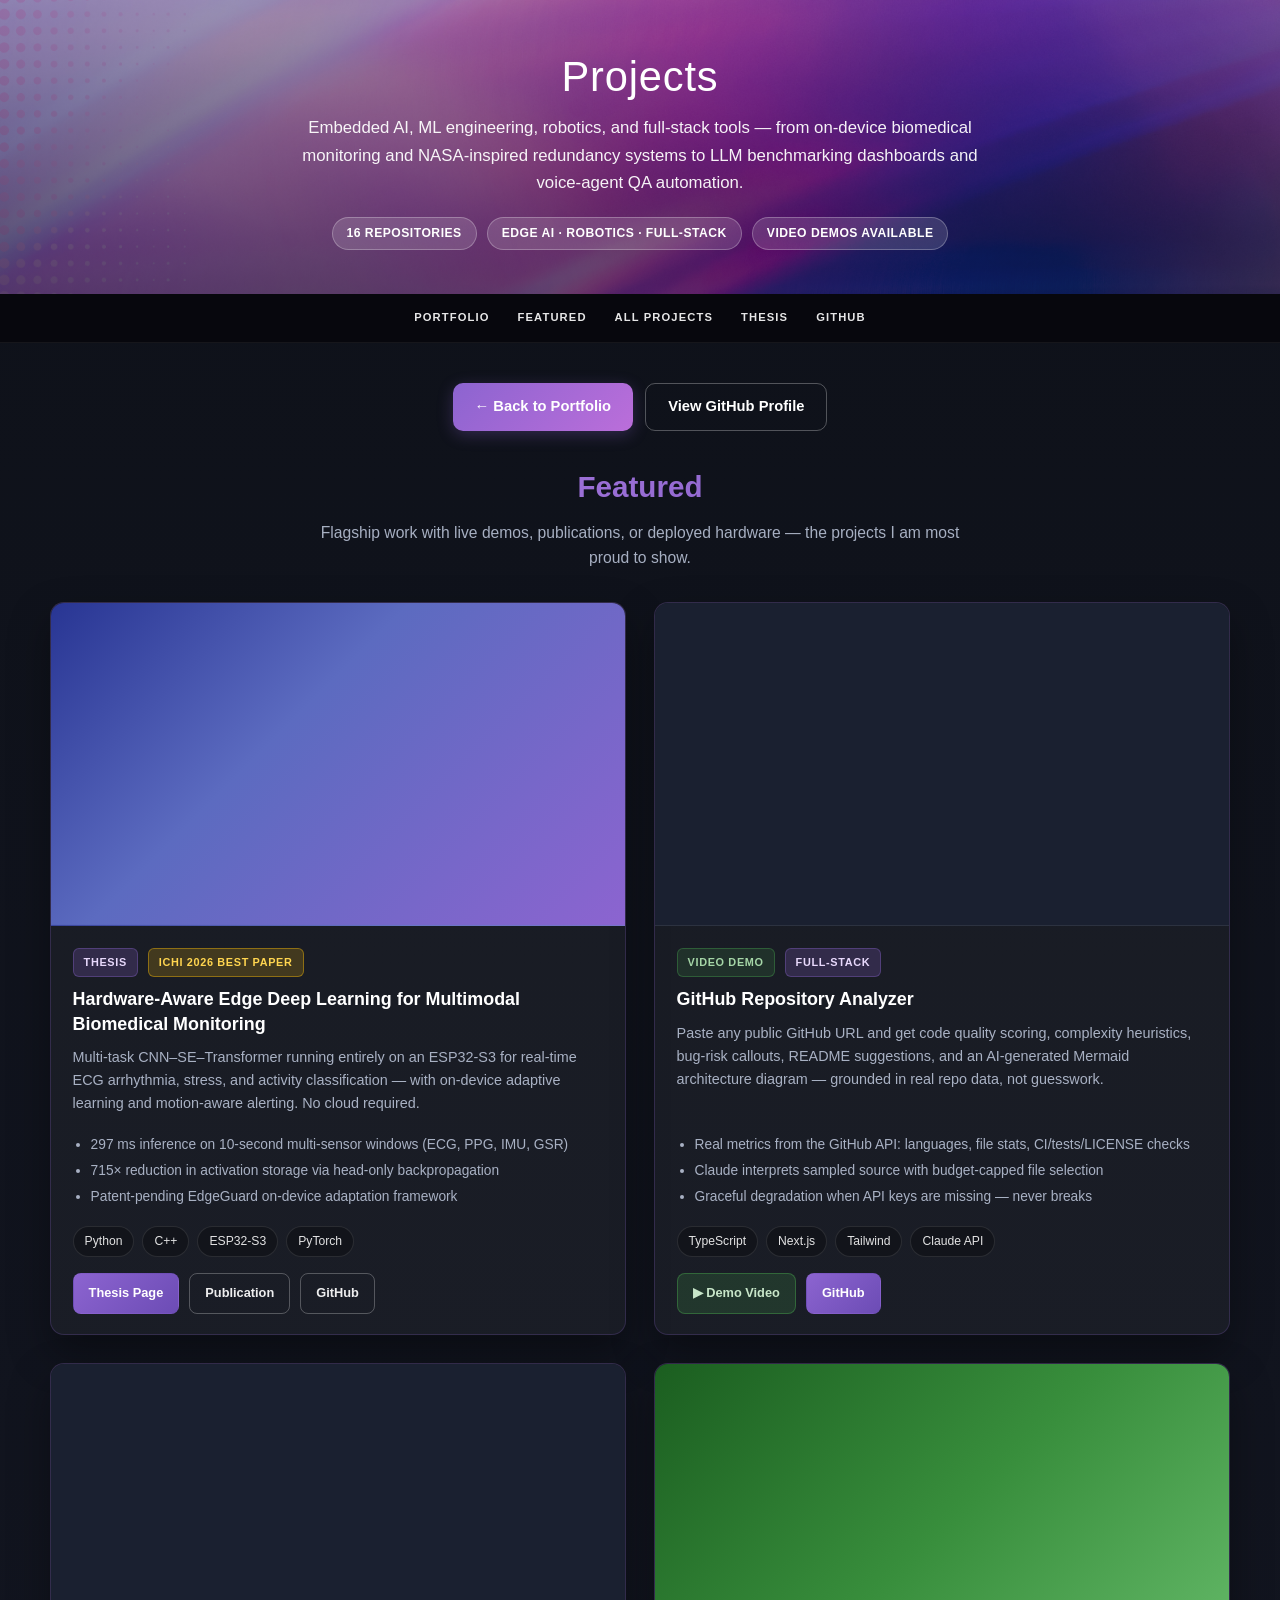
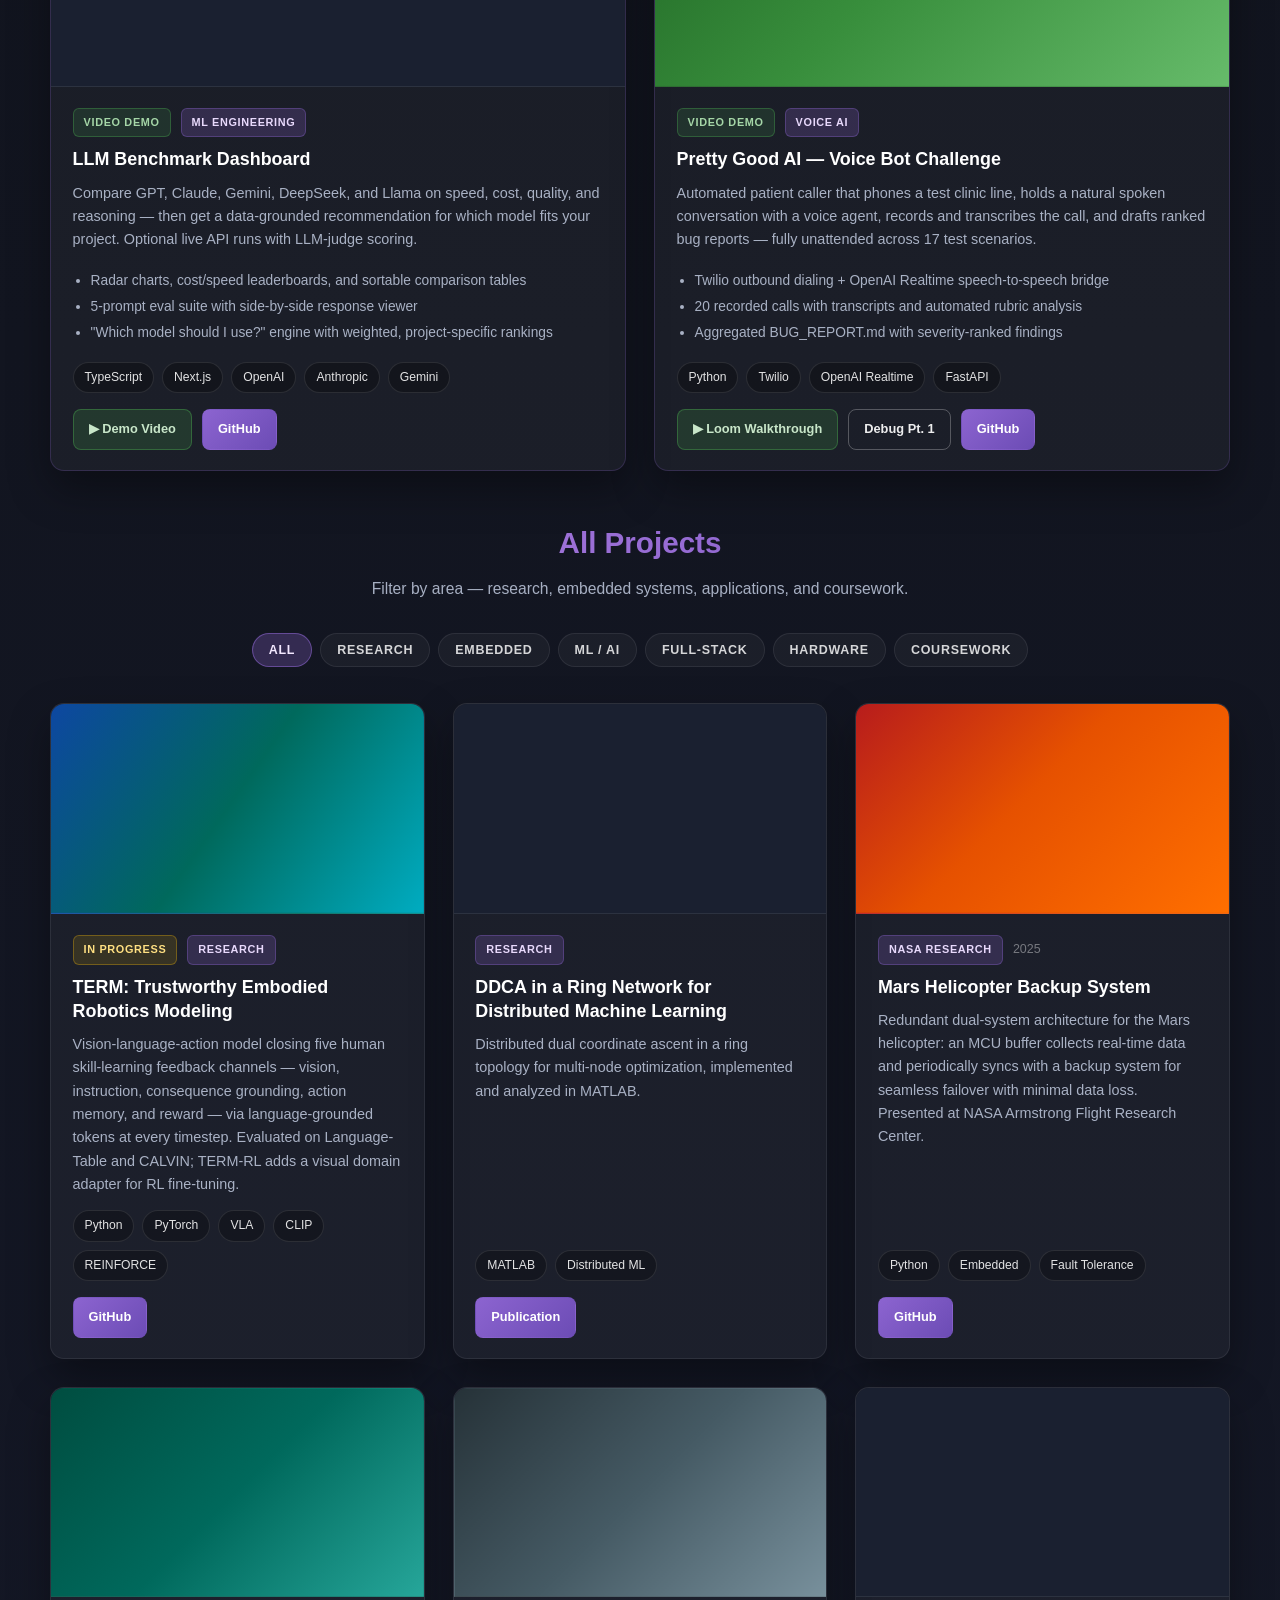
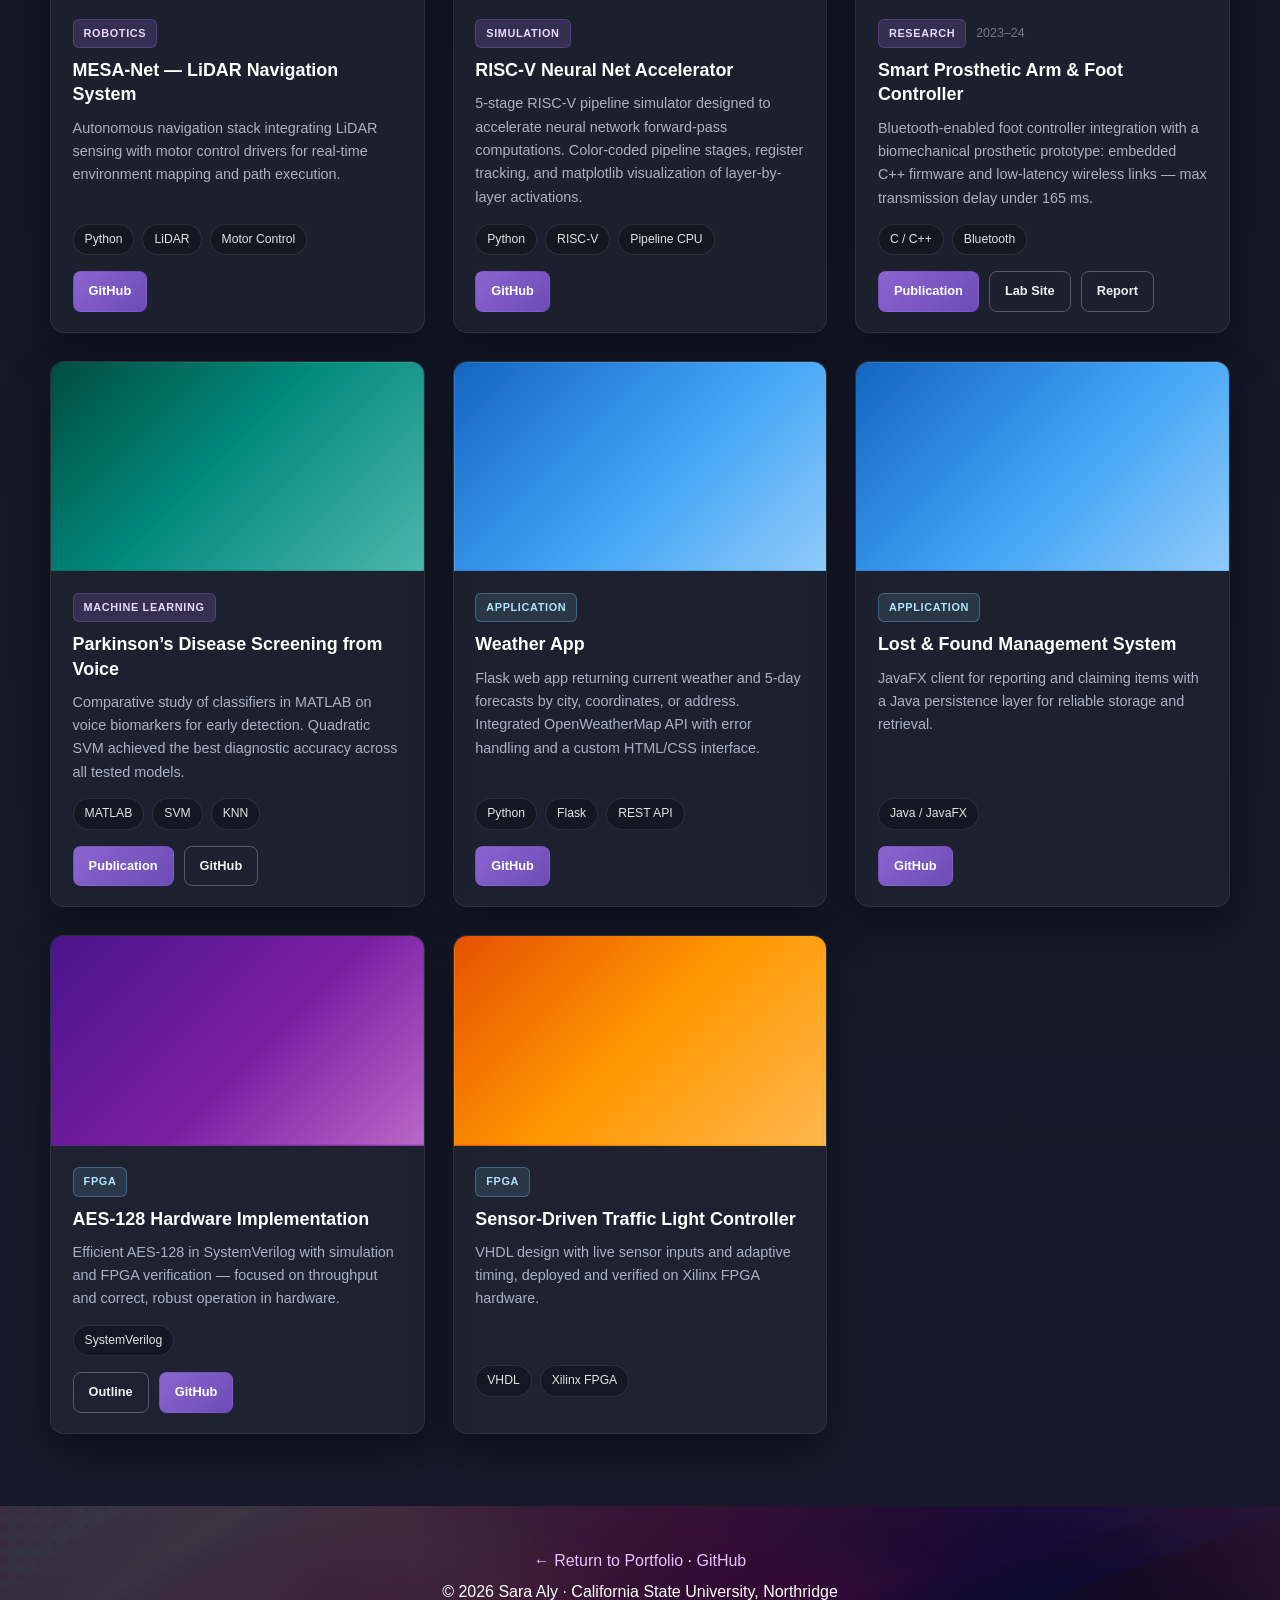
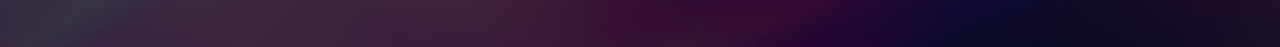
==== projects.html @ d24897d3 "Update: Projects Page" ====
<!DOCTYPE html>
<html lang="en">
  <head>
    <meta charset="UTF-8">
    <meta name="viewport" content="width=device-width, initial-scale=1.0">
    <meta name="description" content="Projects — embedded AI, ML engineering, robotics, and full-stack applications by Sara Aly">
    <meta name="author" content="Sara Aly">
    <title>Projects · Sara Aly</title>
    <style>
      :root {
        --font-sans: -apple-system, BlinkMacSystemFont, "Segoe UI", Roboto, "Helvetica Neue", Arial, sans-serif;
        --color-text: #e8ecf4;
        --color-text-muted: rgba(200, 210, 230, 0.82);
        --surface-card: rgba(255, 255, 255, 0.04);
        --surface-card-hover: rgba(255, 255, 255, 0.06);
        --border-subtle: rgba(255, 255, 255, 0.08);
        --accent: #8c64d0;
        --accent-light: #e8d9fc;
        --radius-md: 14px;
        --shadow-card: 0 18px 40px rgba(0, 0, 0, 0.35);
        --btn-grad: linear-gradient(135deg, #8c64d0, #bb6eda);
        --btn-grad-hover: linear-gradient(135deg, #9d74e0, #cb7eea);
        --btn-shadow: 0 4px 16px rgba(140, 100, 208, 0.28);
      }

      * { box-sizing: border-box; }

      html { scroll-behavior: smooth; }

      body {
        font-family: var(--font-sans);
        background: linear-gradient(180deg, #0e1119 0%, #121520 40%, #15192a 100%);
        color: var(--color-text);
        margin: 0;
        line-height: 1.6;
        -webkit-font-smoothing: antialiased;
      }

      header {
        position: relative;
        background: url('Documents/Pink and Purple Gradient Technology Business LinkedIn Banner.png') center/cover;
        color: #fff;
        padding: 52px 24px 44px;
        text-align: center;
      }

      header::after {
        content: "";
        position: absolute;
        inset: 0;
        background: linear-gradient(180deg, rgba(18, 15, 35, 0.3) 0%, rgba(18, 15, 35, 0.62) 100%);
        pointer-events: none;
      }

      header .header-inner {
        position: relative;
        z-index: 1;
        max-width: 920px;
        margin: 0 auto;
      }

      header h1 {
        margin: 0 0 12px;
        font-size: clamp(1.75rem, 4.5vw, 2.6rem);
        font-weight: 400;
        letter-spacing: 0.02em;
        line-height: 1.2;
      }

      header p {
        margin: 0 auto;
        max-width: 720px;
        font-size: 1.05rem;
        opacity: 0.94;
        line-height: 1.65;
      }

      .badge-row {
        display: flex;
        flex-wrap: wrap;
        justify-content: center;
        gap: 10px;
        margin-top: 20px;
      }

      .badge {
        display: inline-block;
        padding: 6px 14px;
        border-radius: 999px;
        font-size: 0.76rem;
        font-weight: 600;
        letter-spacing: 0.04em;
        text-transform: uppercase;
        background: rgba(255, 255, 255, 0.14);
        border: 1px solid rgba(255, 255, 255, 0.26);
      }

      nav {
        background: rgba(8, 8, 14, 0.97);
        border-bottom: 1px solid rgba(255, 255, 255, 0.06);
        position: sticky;
        top: 0;
        z-index: 1000;
        backdrop-filter: blur(12px);
      }

      nav ul {
        list-style: none;
        margin: 0;
        padding: 0;
        display: flex;
        flex-wrap: wrap;
        justify-content: center;
        gap: 2px;
      }

      nav a {
        display: inline-block;
        padding: 15px 13px;
        color: rgba(255, 255, 255, 0.9);
        text-decoration: none;
        font-size: 0.7rem;
        font-weight: 600;
        letter-spacing: 0.1em;
        text-transform: uppercase;
        transition: color 0.2s ease;
      }

      nav a:hover,
      nav a.is-active { color: #ebc0fc; }

      main {
        padding: 40px 20px 72px;
      }

      .page-wrap {
        max-width: 1180px;
        margin: 0 auto;
      }

      .top-actions {
        display: flex;
        flex-wrap: wrap;
        gap: 12px;
        justify-content: center;
        margin-bottom: 32px;
      }

      .custom-btn {
        background: var(--btn-grad);
        color: #fff;
        padding: 11px 22px;
        border-radius: 10px;
        text-decoration: none;
        font-weight: 600;
        font-size: 0.92rem;
        box-shadow: var(--btn-shadow);
        transition: transform 0.2s ease, filter 0.2s ease;
        display: inline-flex;
        align-items: center;
        gap: 6px;
      }

      .custom-btn:hover {
        transform: translateY(-2px);
        filter: brightness(1.06);
      }

      .custom-btn--ghost {
        background: transparent;
        border: 1px solid rgba(255, 255, 255, 0.28);
        box-shadow: none;
      }

      .custom-btn--ghost:hover {
        background: rgba(255, 255, 255, 0.06);
      }

      .gradient-text {
        font-weight: 700;
        background: linear-gradient(100deg, #c9a3e8 0%, #9b6fd6 45%, #7b56c4 100%);
        -webkit-background-clip: text;
        -webkit-text-fill-color: transparent;
        background-clip: text;
        color: transparent;
      }

      .section-heading {
        text-align: center;
        margin: 0 0 10px;
        font-size: clamp(1.4rem, 3vw, 1.85rem);
      }

      .section-sub {
        text-align: center;
        color: var(--color-text-muted);
        max-width: 680px;
        margin: 0 auto 32px;
        font-size: 0.98rem;
      }

      .filter-bar {
        display: flex;
        flex-wrap: wrap;
        justify-content: center;
        gap: 8px;
        margin-bottom: 36px;
      }

      .filter-btn {
        font-family: inherit;
        font-size: 0.78rem;
        font-weight: 600;
        letter-spacing: 0.06em;
        text-transform: uppercase;
        padding: 9px 16px;
        border-radius: 999px;
        border: 1px solid var(--border-subtle);
        background: rgba(255, 255, 255, 0.04);
        color: rgba(255, 255, 255, 0.82);
        cursor: pointer;
        transition: background 0.2s ease, border-color 0.2s ease, color 0.2s ease;
      }

      .filter-btn:hover {
        border-color: rgba(140, 100, 208, 0.45);
        color: #fff;
      }

      .filter-btn.is-active {
        background: rgba(140, 100, 208, 0.28);
        border-color: rgba(140, 100, 208, 0.55);
        color: #f3e8ff;
      }

      .featured-grid {
        display: grid;
        grid-template-columns: repeat(auto-fit, minmax(min(100%, 520px), 1fr));
        gap: 1.75rem;
        margin-bottom: 48px;
      }

      .projects-grid {
        display: grid;
        grid-template-columns: repeat(auto-fit, minmax(min(100%, 340px), 1fr));
        gap: 1.75rem;
      }

      .project-card {
        display: flex;
        flex-direction: column;
        background: var(--surface-card);
        border: 1px solid var(--border-subtle);
        border-radius: var(--radius-md);
        overflow: hidden;
        box-shadow: var(--shadow-card);
        transition: border-color 0.25s ease, transform 0.2s ease, background 0.2s ease;
      }

      .project-card:hover {
        border-color: rgba(140, 100, 208, 0.45);
        background: var(--surface-card-hover);
        transform: translateY(-2px);
      }

      .project-card--featured {
        border-color: rgba(140, 100, 208, 0.22);
      }

      .project-card.is-hidden { display: none; }

      .project-card__media {
        position: relative;
        aspect-ratio: 16 / 9;
        background: #1a2030;
        border-bottom: 1px solid var(--border-subtle);
        overflow: hidden;
      }

      .project-card__media img {
        width: 100%;
        height: 100%;
        object-fit: cover;
        display: block;
      }

      .project-card__media--gradient {
        background-size: cover;
        background-position: center;
      }

      .project-card__play {
        position: absolute;
        inset: 0;
        display: flex;
        align-items: center;
        justify-content: center;
        background: rgba(0, 0, 0, 0.35);
        color: #fff;
        text-decoration: none;
        font-size: 0.85rem;
        font-weight: 600;
        letter-spacing: 0.04em;
        text-transform: uppercase;
        opacity: 0;
        transition: opacity 0.2s ease, background 0.2s ease;
      }

      .project-card__media:hover .project-card__play {
        opacity: 1;
        background: rgba(0, 0, 0, 0.55);
      }

      .project-card__play span {
        display: inline-flex;
        align-items: center;
        gap: 8px;
        padding: 10px 18px;
        border-radius: 999px;
        background: rgba(140, 100, 208, 0.85);
        border: 1px solid rgba(255, 255, 255, 0.2);
      }

      .project-card__body {
        padding: 1.35rem 1.35rem 1.25rem;
        display: flex;
        flex-direction: column;
        flex: 1;
      }

      .project-card__meta {
        display: flex;
        flex-wrap: wrap;
        align-items: center;
        gap: 8px 10px;
        margin-bottom: 10px;
      }

      .project-card__badge {
        display: inline-block;
        font-size: 0.68rem;
        font-weight: 700;
        letter-spacing: 0.06em;
        text-transform: uppercase;
        padding: 5px 10px;
        border-radius: 6px;
        background: rgba(140, 100, 208, 0.22);
        color: var(--accent-light);
        border: 1px solid rgba(140, 100, 208, 0.35);
      }

      .project-card__badge--award {
        background: rgba(255, 193, 7, 0.18);
        color: #ffd54f;
        border-color: rgba(255, 193, 7, 0.4);
      }

      .project-card__badge--demo {
        background: rgba(76, 175, 80, 0.15);
        color: #a5d6a7;
        border-color: rgba(76, 175, 80, 0.35);
      }

      .project-card__badge--progress {
        background: rgba(255, 193, 7, 0.12);
        color: #ffe082;
        border-color: rgba(255, 193, 7, 0.3);
      }

      .project-card__badge--course {
        background: rgba(129, 212, 250, 0.12);
        color: #b3e5fc;
        border-color: rgba(129, 212, 250, 0.3);
      }

      .project-card__period {
        font-size: 0.78rem;
        color: rgba(255, 255, 255, 0.4);
      }

      .project-card__title {
        font-size: 1.12rem;
        font-weight: 600;
        line-height: 1.35;
        margin: 0 0 10px;
        color: #fff;
      }

      .project-card__summary {
        margin: 0 0 14px;
        font-size: 0.9rem;
        line-height: 1.62;
        color: var(--color-text-muted);
        flex: 1;
      }

      .project-card__highlights {
        margin: 0 0 14px;
        padding-left: 18px;
        font-size: 0.86rem;
        color: var(--color-text-muted);
      }

      .project-card__highlights li { margin: 4px 0; }

      .project-card__tags {
        display: flex;
        flex-wrap: wrap;
        gap: 8px;
        list-style: none;
        padding: 0;
        margin: 0 0 16px;
      }

      .project-card__tags a,
      .project-card__tags span {
        display: inline-block;
        font-size: 0.76rem;
        padding: 5px 11px;
        border-radius: 999px;
        background: rgba(0, 0, 0, 0.28);
        color: rgba(255, 255, 255, 0.88);
        border: 1px solid rgba(255, 255, 255, 0.1);
        text-decoration: none;
        transition: background 0.2s ease, border-color 0.2s ease;
      }

      .project-card__tags a:hover {
        background: rgba(140, 100, 208, 0.28);
        border-color: rgba(140, 100, 208, 0.5);
      }

      .project-card__actions {
        display: flex;
        flex-wrap: wrap;
        gap: 10px;
        margin-top: auto;
      }

      .project-btn {
        display: inline-flex;
        align-items: center;
        justify-content: center;
        font-size: 0.8rem;
        font-weight: 600;
        padding: 9px 15px;
        border-radius: 8px;
        text-decoration: none;
        transition: filter 0.2s ease, background 0.2s ease, border-color 0.2s ease;
        border: 1px solid transparent;
        font-family: inherit;
      }

      .project-btn--primary {
        background: linear-gradient(135deg, #8c64d0, #6c4cb5);
        color: #fff !important;
      }

      .project-btn--primary:hover { filter: brightness(1.08); }

      .project-btn--ghost {
        background: transparent;
        color: rgba(255, 255, 255, 0.92) !important;
        border-color: rgba(255, 255, 255, 0.26);
      }

      .project-btn--ghost:hover {
        background: rgba(255, 255, 255, 0.07);
        border-color: rgba(255, 255, 255, 0.42);
      }

      .project-btn--demo {
        background: rgba(76, 175, 80, 0.18);
        color: #c8e6c9 !important;
        border-color: rgba(76, 175, 80, 0.4);
      }

      .project-btn--demo:hover {
        background: rgba(76, 175, 80, 0.28);
      }

      .viz-thesis { background-image: linear-gradient(135deg, #283593 0%, #5c6bc0 40%, #8c64d0 100%); }
      .viz-analyzer { background-image: url('https://raw.githubusercontent.com/sara-kaz/github-repo-analyzer/main/public/screenshot.png'); }
      .viz-llm { background-image: url('https://raw.githubusercontent.com/sara-kaz/llm-benchmark-dashboard/main/public/screenshot.png'); }
      .viz-voice { background-image: linear-gradient(135deg, #1b5e20 0%, #388e3c 50%, #66bb6a 100%); }
      .viz-rlvla { background-image: linear-gradient(125deg, #0d47a1 0%, #00695c 48%, #00acc1 100%); }
      .viz-ddca { background-image: url('https://drive.google.com/thumbnail?id=1xYeh7yMGNv6ISAsKeGX4j5_oU_VFy669&sz=w2000'); }
      .viz-prosthetic { background-image: url('https://www.csun.edu/~pbishay/img/Smart_Prosthetics_Team_2023_24.jpg'); }
      .viz-mars { background-image: linear-gradient(135deg, #b71c1c 0%, #e65100 45%, #ff6f00 100%); }
      .viz-mesa { background-image: linear-gradient(135deg, #004d40 0%, #00695c 50%, #26a69a 100%); }
      .viz-riscv { background-image: linear-gradient(135deg, #263238 0%, #455a64 50%, #78909c 100%); }
      .viz-ml { background-image: linear-gradient(135deg, #004d40 0%, #00897b 45%, #4db6ac 100%); }
      .viz-sys { background-image: linear-gradient(135deg, #4a148c 0%, #7b1fa2 55%, #ba68c8 100%); }
      .viz-app { background-image: linear-gradient(135deg, #1565c0 0%, #42a5f5 55%, #90caf9 100%); }
      .viz-traffic { background-image: linear-gradient(135deg, #e65100 0%, #ff9800 50%, #ffb74d 100%); }

      footer {
        background: url('Documents/Pink and Purple Gradient Technology Business LinkedIn Banner.png') center/cover;
        color: #fff;
        text-align: center;
        padding: 36px 20px;
        position: relative;
      }

      footer::before {
        content: "";
        position: absolute;
        inset: 0;
        background: rgba(0, 0, 0, 0.72);
      }

      footer p {
        position: relative;
        z-index: 1;
        margin: 6px 0;
      }

      footer a {
        color: #ebc0fc;
        text-decoration: none;
      }

      footer a:hover { text-decoration: underline; }

      @media (max-width: 768px) {
        .featured-grid,
        .projects-grid { grid-template-columns: 1fr; }
        .filter-btn { font-size: 0.72rem; padding: 8px 12px; }
      }
    </style>
  </head>
  <body>
    <header>
      <div class="header-inner">
        <h1>Projects</h1>
        <p>
          Embedded AI, ML engineering, robotics, and full-stack tools — from on-device biomedical monitoring
          and NASA-inspired redundancy systems to LLM benchmarking dashboards and voice-agent QA automation.
        </p>
        <div class="badge-row">
          <span class="badge">16 Repositories</span>
          <span class="badge">Edge AI · Robotics · Full-Stack</span>
          <span class="badge">Video Demos Available</span>
        </div>
      </div>
    </header>

    <nav aria-label="Projects page">
      <ul>
        <li><a href="index.html">Portfolio</a></li>
        <li><a href="#featured">Featured</a></li>
        <li><a href="#all-projects">All Projects</a></li>
        <li><a href="thesis.html">Thesis</a></li>
        <li><a href="https://github.com/sara-kaz" target="_blank" rel="noopener">GitHub</a></li>
      </ul>
    </nav>

    <main>
      <div class="page-wrap">
        <div class="top-actions">
          <a class="custom-btn" href="index.html">← Back to Portfolio</a>
          <a class="custom-btn custom-btn--ghost" href="https://github.com/sara-kaz" target="_blank" rel="noopener">View GitHub Profile</a>
        </div>

        <section id="featured">
          <h2 class="section-heading gradient-text">Featured</h2>
          <p class="section-sub">Flagship work with live demos, publications, or deployed hardware — the projects I am most proud to show.</p>

          <div class="featured-grid">
            <article class="project-card project-card--featured" data-category="research embedded">
              <div class="project-card__media project-card__media--gradient viz-thesis">
                <a class="project-card__play" href="thesis.html" aria-label="Open thesis page">
                  <span>▶ Explore Thesis</span>
                </a>
              </div>
              <div class="project-card__body">
                <div class="project-card__meta">
                  <span class="project-card__badge">Thesis</span>
                  <span class="project-card__badge project-card__badge--award">ICHI 2026 Best Paper</span>
                </div>
                <h3 class="project-card__title">Hardware-Aware Edge Deep Learning for Multimodal Biomedical Monitoring</h3>
                <p class="project-card__summary">
                  Multi-task CNN–SE–Transformer running entirely on an ESP32-S3 for real-time ECG arrhythmia, stress,
                  and activity classification — with on-device adaptive learning and motion-aware alerting. No cloud required.
                </p>
                <ul class="project-card__highlights">
                  <li>297 ms inference on 10-second multi-sensor windows (ECG, PPG, IMU, GSR)</li>
                  <li>715× reduction in activation storage via head-only backpropagation</li>
                  <li>Patent-pending EdgeGuard on-device adaptation framework</li>
                </ul>
                <ul class="project-card__tags">
                  <li><a href="https://github.com/sara-kaz/edge-biomedical-monitoring" target="_blank" rel="noopener">Python</a></li>
                  <li><a href="https://github.com/sara-kaz/edge-biomedical-monitoring" target="_blank" rel="noopener">C++</a></li>
                  <li><span>ESP32-S3</span></li>
                  <li><span>PyTorch</span></li>
                </ul>
                <div class="project-card__actions">
                  <a class="project-btn project-btn--primary" href="thesis.html">Thesis Page</a>
                  <a class="project-btn project-btn--ghost" href="index.html#pub-ichi">Publication</a>
                  <a class="project-btn project-btn--ghost" href="https://github.com/sara-kaz/edge-biomedical-monitoring" target="_blank" rel="noopener">GitHub</a>
                </div>
              </div>
            </article>

            <article class="project-card project-card--featured" data-category="fullstack">
              <div class="project-card__media project-card__media--gradient viz-analyzer">
                <a class="project-card__play" href="https://screen.studio/share/W4oFUgSn" target="_blank" rel="noopener" aria-label="Watch demo video">
                  <span>▶ Watch Demo</span>
                </a>
              </div>
              <div class="project-card__body">
                <div class="project-card__meta">
                  <span class="project-card__badge project-card__badge--demo">Video Demo</span>
                  <span class="project-card__badge">Full-Stack</span>
                </div>
                <h3 class="project-card__title">GitHub Repository Analyzer</h3>
                <p class="project-card__summary">
                  Paste any public GitHub URL and get code quality scoring, complexity heuristics, bug-risk callouts,
                  README suggestions, and an AI-generated Mermaid architecture diagram — grounded in real repo data, not guesswork.
                </p>
                <ul class="project-card__highlights">
                  <li>Real metrics from the GitHub API: languages, file stats, CI/tests/LICENSE checks</li>
                  <li>Claude interprets sampled source with budget-capped file selection</li>
                  <li>Graceful degradation when API keys are missing — never breaks</li>
                </ul>
                <ul class="project-card__tags">
                  <li><a href="https://github.com/sara-kaz/github-repo-analyzer" target="_blank" rel="noopener">TypeScript</a></li>
                  <li><span>Next.js</span></li>
                  <li><span>Tailwind</span></li>
                  <li><span>Claude API</span></li>
                </ul>
                <div class="project-card__actions">
                  <a class="project-btn project-btn--demo" href="https://screen.studio/share/W4oFUgSn" target="_blank" rel="noopener">▶ Demo Video</a>
                  <a class="project-btn project-btn--primary" href="https://github.com/sara-kaz/github-repo-analyzer" target="_blank" rel="noopener">GitHub</a>
                </div>
              </div>
            </article>

            <article class="project-card project-card--featured" data-category="fullstack ml">
              <div class="project-card__media project-card__media--gradient viz-llm">
                <a class="project-card__play" href="https://drive.google.com/file/d/1a-Dmxk95OOqPRPn8RlSARE7rESJof3jE/view?usp=sharing" target="_blank" rel="noopener" aria-label="Watch demo video">
                  <span>▶ Watch Demo</span>
                </a>
              </div>
              <div class="project-card__body">
                <div class="project-card__meta">
                  <span class="project-card__badge project-card__badge--demo">Video Demo</span>
                  <span class="project-card__badge">ML Engineering</span>
                </div>
                <h3 class="project-card__title">LLM Benchmark Dashboard</h3>
                <p class="project-card__summary">
                  Compare GPT, Claude, Gemini, DeepSeek, and Llama on speed, cost, quality, and reasoning — then get a
                  data-grounded recommendation for which model fits your project. Optional live API runs with LLM-judge scoring.
                </p>
                <ul class="project-card__highlights">
                  <li>Radar charts, cost/speed leaderboards, and sortable comparison tables</li>
                  <li>5-prompt eval suite with side-by-side response viewer</li>
                  <li>"Which model should I use?" engine with weighted, project-specific rankings</li>
                </ul>
                <ul class="project-card__tags">
                  <li><a href="https://github.com/sara-kaz/llm-benchmark-dashboard" target="_blank" rel="noopener">TypeScript</a></li>
                  <li><span>Next.js</span></li>
                  <li><span>OpenAI</span></li>
                  <li><span>Anthropic</span></li>
                  <li><span>Gemini</span></li>
                </ul>
                <div class="project-card__actions">
                  <a class="project-btn project-btn--demo" href="https://drive.google.com/file/d/1a-Dmxk95OOqPRPn8RlSARE7rESJof3jE/view?usp=sharing" target="_blank" rel="noopener">▶ Demo Video</a>
                  <a class="project-btn project-btn--primary" href="https://github.com/sara-kaz/llm-benchmark-dashboard" target="_blank" rel="noopener">GitHub</a>
                </div>
              </div>
            </article>

            <article class="project-card project-card--featured" data-category="fullstack ml">
              <div class="project-card__media project-card__media--gradient viz-voice">
                <a class="project-card__play" href="https://www.loom.com/share/5750342a89ab4cafb318a54be992937b" target="_blank" rel="noopener" aria-label="Watch Loom walkthrough">
                  <span>▶ Watch Demo</span>
                </a>
              </div>
              <div class="project-card__body">
                <div class="project-card__meta">
                  <span class="project-card__badge project-card__badge--demo">Video Demo</span>
                  <span class="project-card__badge">Voice AI</span>
                </div>
                <h3 class="project-card__title">Pretty Good AI — Voice Bot Challenge</h3>
                <p class="project-card__summary">
                  Automated patient caller that phones a test clinic line, holds a natural spoken conversation with a voice agent,
                  records and transcribes the call, and drafts ranked bug reports — fully unattended across 17 test scenarios.
                </p>
                <ul class="project-card__highlights">
                  <li>Twilio outbound dialing + OpenAI Realtime speech-to-speech bridge</li>
                  <li>20 recorded calls with transcripts and automated rubric analysis</li>
                  <li>Aggregated BUG_REPORT.md with severity-ranked findings</li>
                </ul>
                <ul class="project-card__tags">
                  <li><a href="https://github.com/sara-kaz/pgai-voice-challenge" target="_blank" rel="noopener">Python</a></li>
                  <li><span>Twilio</span></li>
                  <li><span>OpenAI Realtime</span></li>
                  <li><span>FastAPI</span></li>
                </ul>
                <div class="project-card__actions">
                  <a class="project-btn project-btn--demo" href="https://www.loom.com/share/5750342a89ab4cafb318a54be992937b" target="_blank" rel="noopener">▶ Loom Walkthrough</a>
                  <a class="project-btn project-btn--ghost" href="https://www.loom.com/share/a7c262546f1d4c67b4f1a82f4bcfafb6" target="_blank" rel="noopener">Debug Pt. 1</a>
                  <a class="project-btn project-btn--primary" href="https://github.com/sara-kaz/pgai-voice-challenge" target="_blank" rel="noopener">GitHub</a>
                </div>
              </div>
            </article>
          </div>
        </section>

        <section id="all-projects">
          <h2 class="section-heading gradient-text">All Projects</h2>
          <p class="section-sub">Filter by area — research, embedded systems, applications, and coursework.</p>

          <div class="filter-bar" role="group" aria-label="Filter projects">
            <button class="filter-btn is-active" type="button" data-filter="all">All</button>
            <button class="filter-btn" type="button" data-filter="research">Research</button>
            <button class="filter-btn" type="button" data-filter="embedded">Embedded</button>
            <button class="filter-btn" type="button" data-filter="ml">ML / AI</button>
            <button class="filter-btn" type="button" data-filter="fullstack">Full-Stack</button>
            <button class="filter-btn" type="button" data-filter="hardware">Hardware</button>
            <button class="filter-btn" type="button" data-filter="course">Coursework</button>
          </div>

          <div class="projects-grid" id="projects-grid">
            <article class="project-card" data-category="research ml">
              <div class="project-card__media project-card__media--gradient viz-rlvla"></div>
              <div class="project-card__body">
                <div class="project-card__meta">
                  <span class="project-card__badge project-card__badge--progress">In Progress</span>
                  <span class="project-card__badge">Research</span>
                </div>
                <h3 class="project-card__title">TERM: Trustworthy Embodied Robotics Modeling</h3>
                <p class="project-card__summary">
                  Vision-language-action model closing five human skill-learning feedback channels — vision, instruction,
                  consequence grounding, action memory, and reward — via language-grounded tokens at every timestep.
                  Evaluated on Language-Table and CALVIN; TERM-RL adds a visual domain adapter for RL fine-tuning.
                </p>
                <ul class="project-card__tags">
                  <li><a href="https://github.com/sara-kaz/RLConditionedVLA" target="_blank" rel="noopener">Python</a></li>
                  <li><span>PyTorch</span></li>
                  <li><span>VLA</span></li>
                  <li><span>CLIP</span></li>
                  <li><span>REINFORCE</span></li>
                </ul>
                <div class="project-card__actions">
                  <a class="project-btn project-btn--primary" href="https://github.com/sara-kaz/RLConditionedVLA" target="_blank" rel="noopener">GitHub</a>
                </div>
              </div>
            </article>

            <article class="project-card" data-category="research ml">
              <div class="project-card__media project-card__media--gradient viz-ddca"></div>
              <div class="project-card__body">
                <div class="project-card__meta">
                  <span class="project-card__badge">Research</span>
                </div>
                <h3 class="project-card__title">DDCA in a Ring Network for Distributed Machine Learning</h3>
                <p class="project-card__summary">
                  Distributed dual coordinate ascent in a ring topology for multi-node optimization,
                  implemented and analyzed in MATLAB.
                </p>
                <ul class="project-card__tags">
                  <li><span>MATLAB</span></li>
                  <li><span>Distributed ML</span></li>
                </ul>
                <div class="project-card__actions">
                  <a class="project-btn project-btn--primary" href="index.html#pub-asilomar">Publication</a>
                </div>
              </div>
            </article>

            <article class="project-card" data-category="research embedded">
              <div class="project-card__media project-card__media--gradient viz-mars"></div>
              <div class="project-card__body">
                <div class="project-card__meta">
                  <span class="project-card__badge">NASA Research</span>
                  <span class="project-card__period">2025</span>
                </div>
                <h3 class="project-card__title">Mars Helicopter Backup System</h3>
                <p class="project-card__summary">
                  Redundant dual-system architecture for the Mars helicopter: an MCU buffer collects real-time data and
                  periodically syncs with a backup system for seamless failover with minimal data loss. Presented at
                  NASA Armstrong Flight Research Center.
                </p>
                <ul class="project-card__tags">
                  <li><a href="https://github.com/sara-kaz/mars-heli-backup" target="_blank" rel="noopener">Python</a></li>
                  <li><span>Embedded</span></li>
                  <li><span>Fault Tolerance</span></li>
                </ul>
                <div class="project-card__actions">
                  <a class="project-btn project-btn--primary" href="https://github.com/sara-kaz/mars-heli-backup" target="_blank" rel="noopener">GitHub</a>
                </div>
              </div>
            </article>

            <article class="project-card" data-category="research embedded ml">
              <div class="project-card__media project-card__media--gradient viz-mesa"></div>
              <div class="project-card__body">
                <div class="project-card__meta">
                  <span class="project-card__badge">Robotics</span>
                </div>
                <h3 class="project-card__title">MESA-Net — LiDAR Navigation System</h3>
                <p class="project-card__summary">
                  Autonomous navigation stack integrating LiDAR sensing with motor control drivers for real-time
                  environment mapping and path execution.
                </p>
                <ul class="project-card__tags">
                  <li><a href="https://github.com/sara-kaz/MESA-Net" target="_blank" rel="noopener">Python</a></li>
                  <li><span>LiDAR</span></li>
                  <li><span>Motor Control</span></li>
                </ul>
                <div class="project-card__actions">
                  <a class="project-btn project-btn--primary" href="https://github.com/sara-kaz/MESA-Net" target="_blank" rel="noopener">GitHub</a>
                </div>
              </div>
            </article>

            <article class="project-card" data-category="research embedded hardware">
              <div class="project-card__media project-card__media--gradient viz-riscv"></div>
              <div class="project-card__body">
                <div class="project-card__meta">
                  <span class="project-card__badge">Simulation</span>
                </div>
                <h3 class="project-card__title">RISC-V Neural Net Accelerator</h3>
                <p class="project-card__summary">
                  5-stage RISC-V pipeline simulator designed to accelerate neural network forward-pass computations.
                  Color-coded pipeline stages, register tracking, and matplotlib visualization of layer-by-layer activations.
                </p>
                <ul class="project-card__tags">
                  <li><a href="https://github.com/sara-kaz/RISC-V-Neural-Net-Accelerator" target="_blank" rel="noopener">Python</a></li>
                  <li><span>RISC-V</span></li>
                  <li><span>Pipeline CPU</span></li>
                </ul>
                <div class="project-card__actions">
                  <a class="project-btn project-btn--primary" href="https://github.com/sara-kaz/RISC-V-Neural-Net-Accelerator" target="_blank" rel="noopener">GitHub</a>
                </div>
              </div>
            </article>

            <article class="project-card" data-category="research embedded">
              <div class="project-card__media project-card__media--gradient viz-prosthetic"></div>
              <div class="project-card__body">
                <div class="project-card__meta">
                  <span class="project-card__badge">Research</span>
                  <span class="project-card__period">2023–24</span>
                </div>
                <h3 class="project-card__title">Smart Prosthetic Arm &amp; Foot Controller</h3>
                <p class="project-card__summary">
                  Bluetooth-enabled foot controller integration with a biomechanical prosthetic prototype:
                  embedded C++ firmware and low-latency wireless links — max transmission delay under 165 ms.
                </p>
                <ul class="project-card__tags">
                  <li><a href="https://github.com/sara-kaz/Smart-Prosthesis-7th-Cohort" target="_blank" rel="noopener">C / C++</a></li>
                  <li><span>Bluetooth</span></li>
                </ul>
                <div class="project-card__actions">
                  <a class="project-btn project-btn--primary" href="index.html#pub-prosthetic">Publication</a>
                  <a class="project-btn project-btn--ghost" href="https://www.csun.edu/~pbishay/projects.php" target="_blank" rel="noopener">Lab Site</a>
                  <a class="project-btn project-btn--ghost" href="https://drive.google.com/file/d/1Ra1j9wJJoI2VARu8SF9L42KTdrLBAW1o/preview" target="_blank" rel="noopener">Report</a>
                </div>
              </div>
            </article>

            <article class="project-card" data-category="research ml">
              <div class="project-card__media project-card__media--gradient viz-ml"></div>
              <div class="project-card__body">
                <div class="project-card__meta">
                  <span class="project-card__badge">Machine Learning</span>
                </div>
                <h3 class="project-card__title">Parkinson&rsquo;s Disease Screening from Voice</h3>
                <p class="project-card__summary">
                  Comparative study of classifiers in MATLAB on voice biomarkers for early detection.
                  Quadratic SVM achieved the best diagnostic accuracy across all tested models.
                </p>
                <ul class="project-card__tags">
                  <li><a href="https://github.com/sara-kaz/Machine-Learning" target="_blank" rel="noopener">MATLAB</a></li>
                  <li><span>SVM</span></li>
                  <li><span>KNN</span></li>
                </ul>
                <div class="project-card__actions">
                  <a class="project-btn project-btn--primary" href="index.html#pub-parkinson">Publication</a>
                  <a class="project-btn project-btn--ghost" href="https://github.com/sara-kaz/Machine-Learning" target="_blank" rel="noopener">GitHub</a>
                </div>
              </div>
            </article>

            <article class="project-card" data-category="fullstack course">
              <div class="project-card__media project-card__media--gradient viz-app"></div>
              <div class="project-card__body">
                <div class="project-card__meta">
                  <span class="project-card__badge project-card__badge--course">Application</span>
                </div>
                <h3 class="project-card__title">Weather App</h3>
                <p class="project-card__summary">
                  Flask web app returning current weather and 5-day forecasts by city, coordinates, or address.
                  Integrated OpenWeatherMap API with error handling and a custom HTML/CSS interface.
                </p>
                <ul class="project-card__tags">
                  <li><a href="https://github.com/sara-kaz/Weather-App" target="_blank" rel="noopener">Python</a></li>
                  <li><span>Flask</span></li>
                  <li><span>REST API</span></li>
                </ul>
                <div class="project-card__actions">
                  <a class="project-btn project-btn--primary" href="https://github.com/sara-kaz/Weather-App" target="_blank" rel="noopener">GitHub</a>
                </div>
              </div>
            </article>

            <article class="project-card" data-category="fullstack course">
              <div class="project-card__media project-card__media--gradient viz-app"></div>
              <div class="project-card__body">
                <div class="project-card__meta">
                  <span class="project-card__badge project-card__badge--course">Application</span>
                </div>
                <h3 class="project-card__title">Lost &amp; Found Management System</h3>
                <p class="project-card__summary">
                  JavaFX client for reporting and claiming items with a Java persistence layer for reliable
                  storage and retrieval.
                </p>
                <ul class="project-card__tags">
                  <li><a href="https://github.com/sara-kaz/Lost-Found" target="_blank" rel="noopener">Java / JavaFX</a></li>
                </ul>
                <div class="project-card__actions">
                  <a class="project-btn project-btn--primary" href="https://github.com/sara-kaz/Lost-Found" target="_blank" rel="noopener">GitHub</a>
                </div>
              </div>
            </article>

            <article class="project-card" data-category="hardware course">
              <div class="project-card__media project-card__media--gradient viz-sys"></div>
              <div class="project-card__body">
                <div class="project-card__meta">
                  <span class="project-card__badge project-card__badge--course">FPGA</span>
                </div>
                <h3 class="project-card__title">AES-128 Hardware Implementation</h3>
                <p class="project-card__summary">
                  Efficient AES-128 in SystemVerilog with simulation and FPGA verification — focused on throughput and
                  correct, robust operation in hardware.
                </p>
                <ul class="project-card__tags">
                  <li><a href="https://github.com/sara-kaz/AES-128" target="_blank" rel="noopener">SystemVerilog</a></li>
                </ul>
                <div class="project-card__actions">
                  <a class="project-btn project-btn--ghost" href="https://drive.google.com/file/d/1JI9QK4zPidZLYTMg1YQxxda2uzVStjWH/preview" target="_blank" rel="noopener">Outline</a>
                  <a class="project-btn project-btn--primary" href="https://github.com/sara-kaz/AES-128" target="_blank" rel="noopener">GitHub</a>
                </div>
              </div>
            </article>

            <article class="project-card" data-category="hardware course">
              <div class="project-card__media project-card__media--gradient viz-traffic"></div>
              <div class="project-card__body">
                <div class="project-card__meta">
                  <span class="project-card__badge project-card__badge--course">FPGA</span>
                </div>
                <h3 class="project-card__title">Sensor-Driven Traffic Light Controller</h3>
                <p class="project-card__summary">
                  VHDL design with live sensor inputs and adaptive timing, deployed and verified on Xilinx
                  FPGA hardware.
                </p>
                <ul class="project-card__tags">
                  <li><span>VHDL</span></li>
                  <li><span>Xilinx FPGA</span></li>
                </ul>
              </div>
            </article>
          </div>
        </section>
      </div>
    </main>

    <footer>
      <p><a href="index.html">← Return to Portfolio</a> · <a href="https://github.com/sara-kaz" target="_blank" rel="noopener">GitHub</a></p>
      <p>&copy; 2026 Sara Aly · California State University, Northridge</p>
    </footer>

    <script>
      (function () {
        var buttons = document.querySelectorAll('.filter-btn');
        var cards = document.querySelectorAll('#projects-grid .project-card');

        buttons.forEach(function (btn) {
          btn.addEventListener('click', function () {
            var filter = btn.getAttribute('data-filter');
            buttons.forEach(function (b) { b.classList.remove('is-active'); });
            btn.classList.add('is-active');

            cards.forEach(function (card) {
              if (filter === 'all') {
                card.classList.remove('is-hidden');
                return;
              }
              var cats = (card.getAttribute('data-category') || '').split(/\s+/);
              card.classList.toggle('is-hidden', cats.indexOf(filter) === -1);
            });
          });
        });
      })();
    </script>
  </body>
</html>
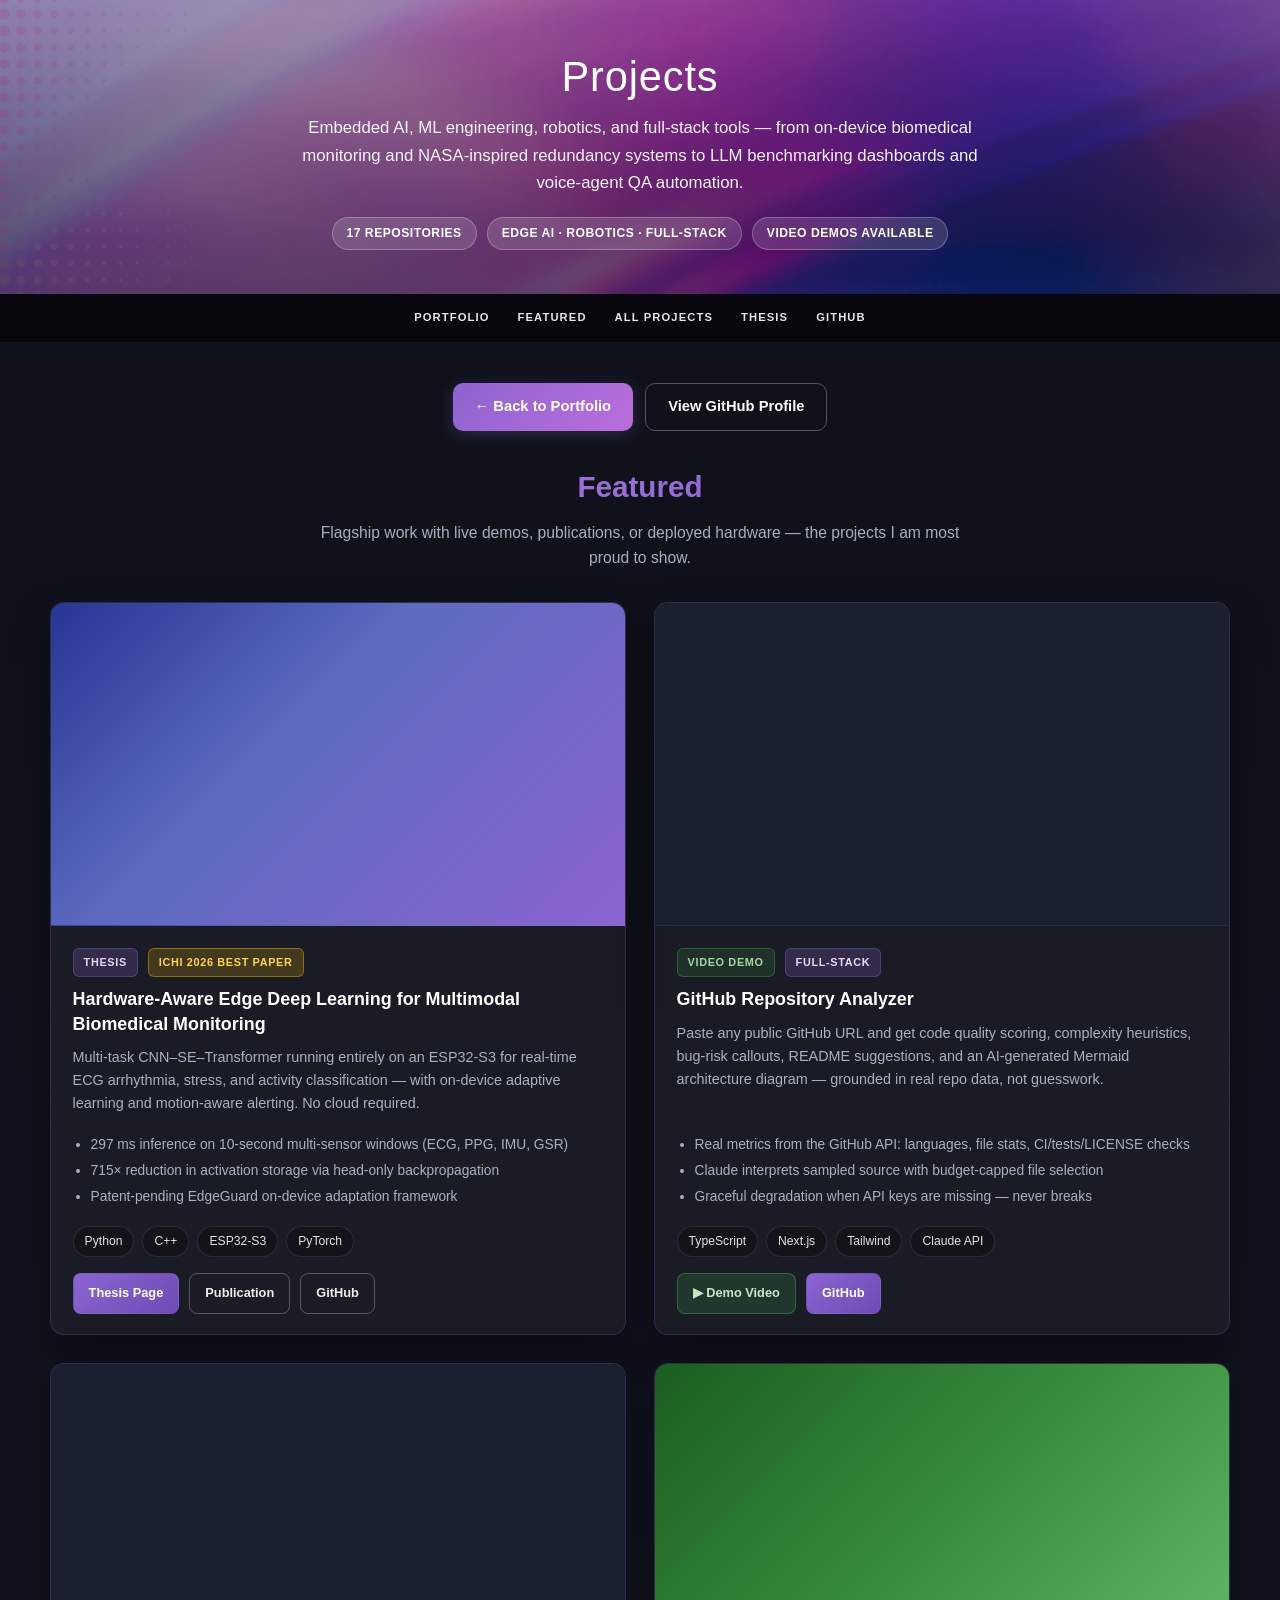
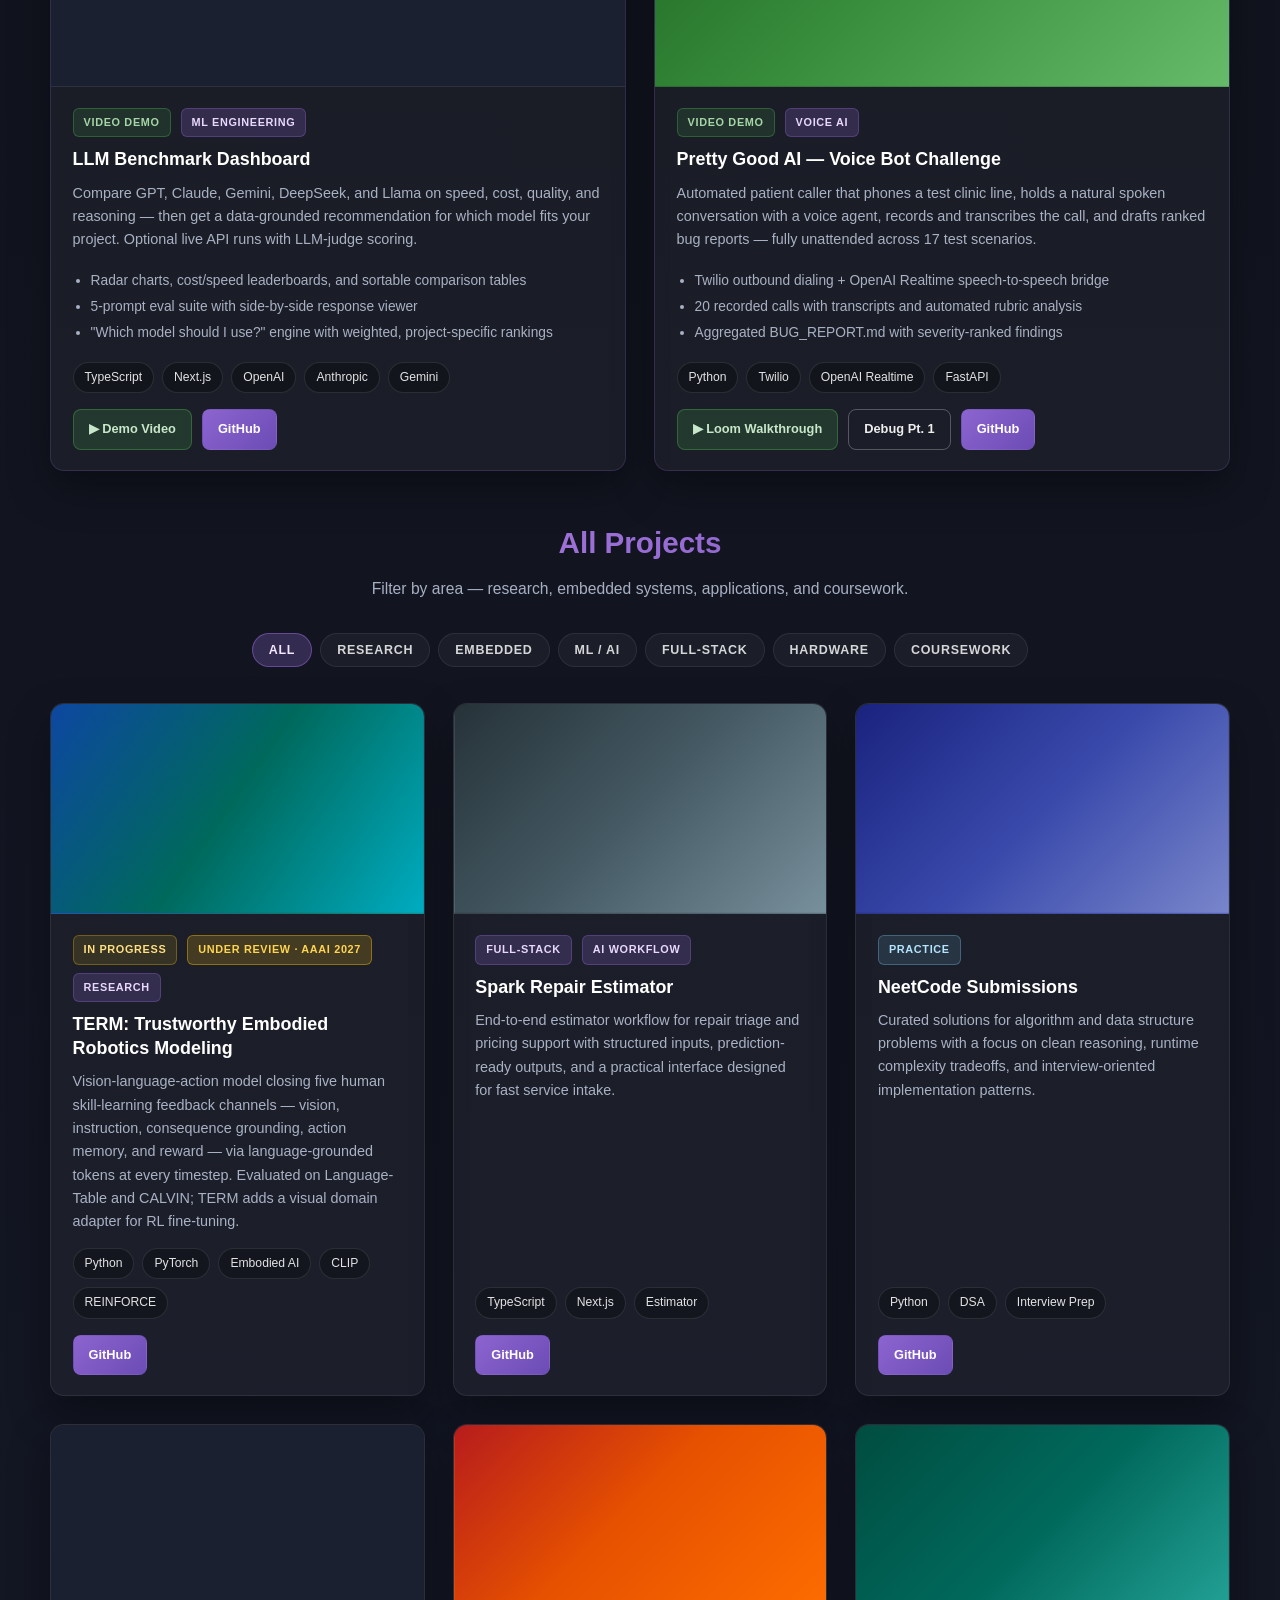
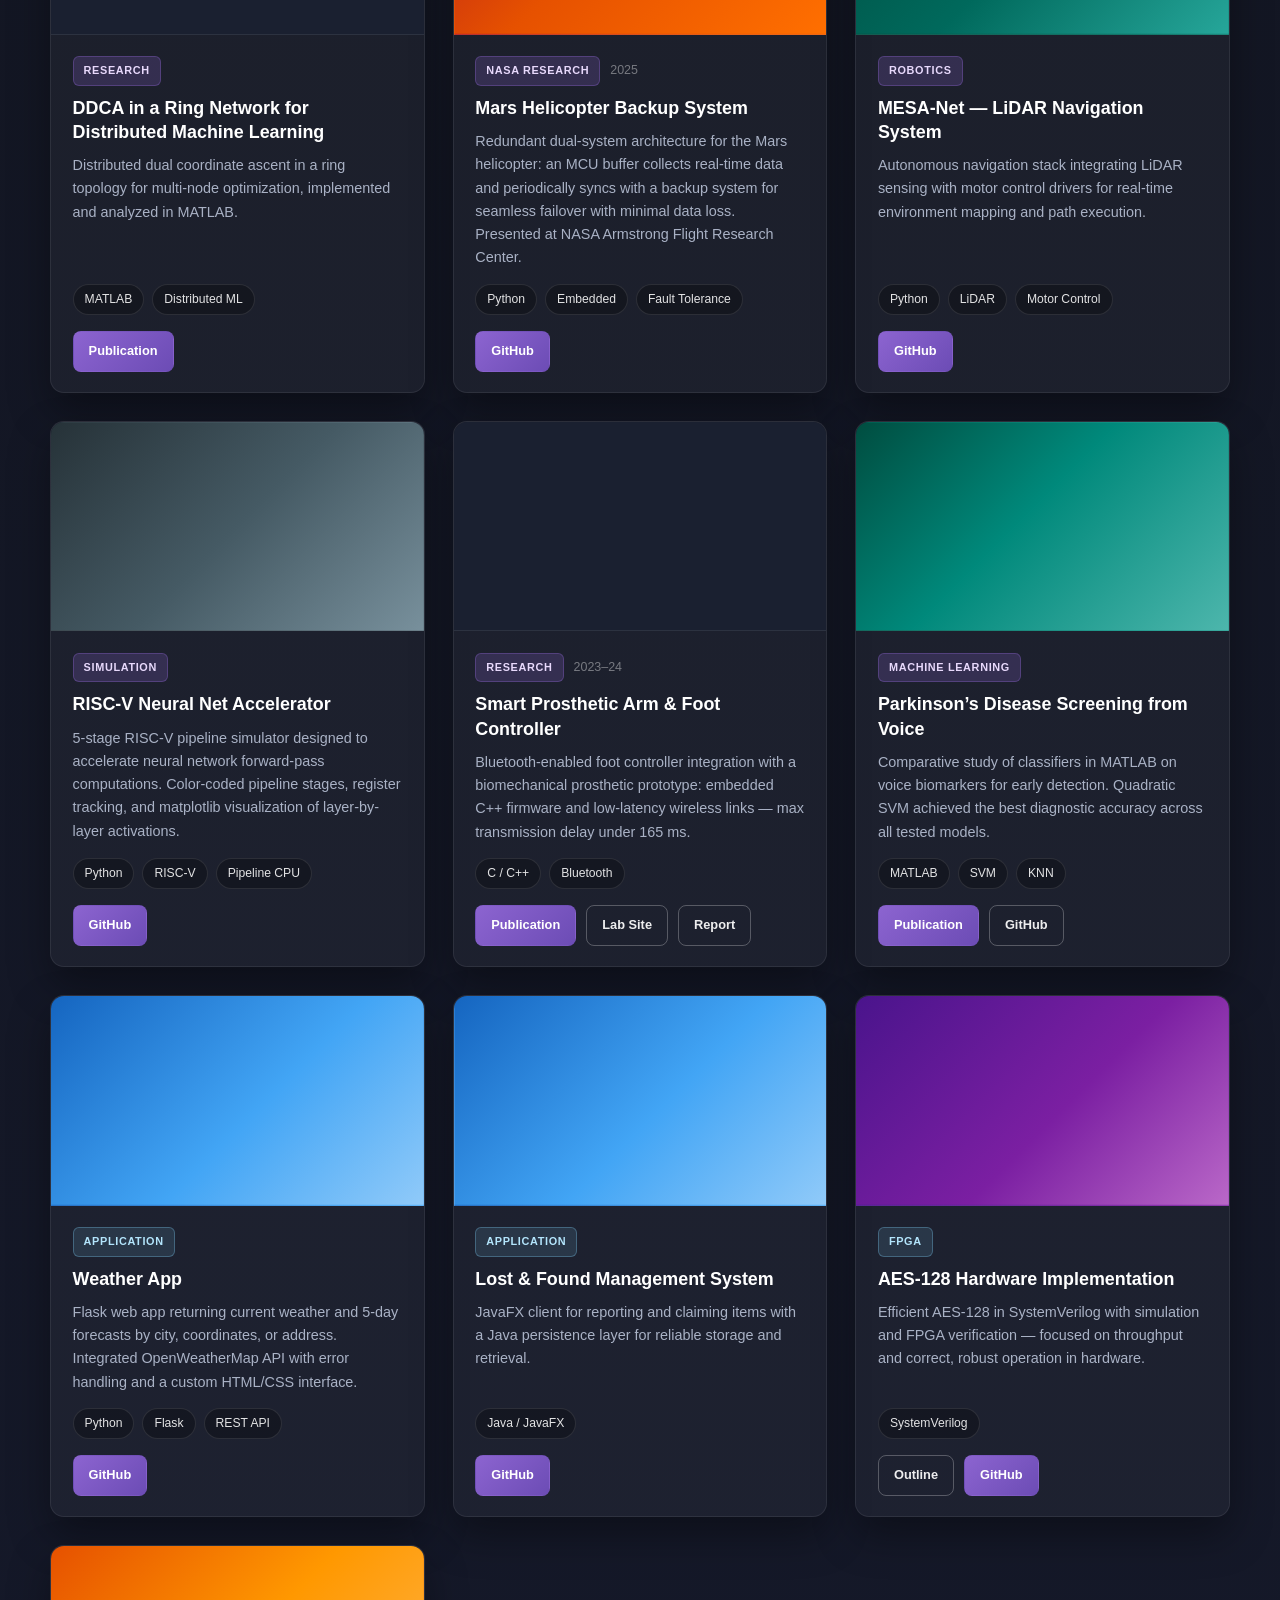
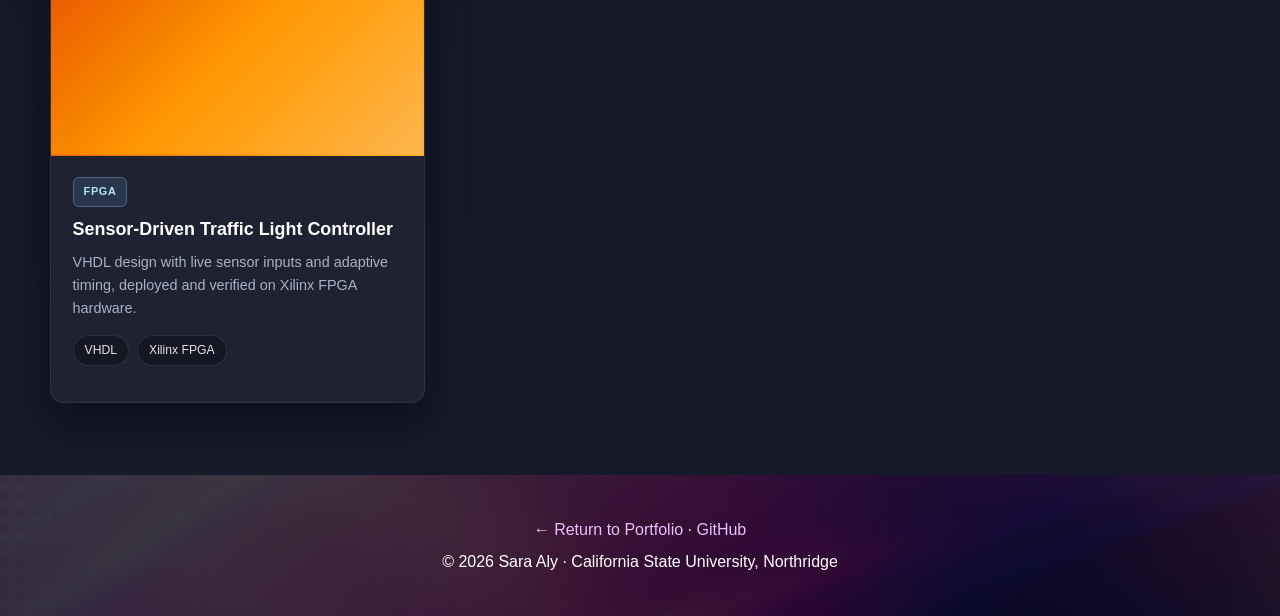
==== commit 6e06d251: "Update: Projects and TERM labeling Co-authored-by: Cursor <cursoragent@cursor.com>" ====
--- a/projects.html
+++ b/projects.html
@@ -493,6 +493,8 @@
       .viz-sys { background-image: linear-gradient(135deg, #4a148c 0%, #7b1fa2 55%, #ba68c8 100%); }
       .viz-app { background-image: linear-gradient(135deg, #1565c0 0%, #42a5f5 55%, #90caf9 100%); }
       .viz-traffic { background-image: linear-gradient(135deg, #e65100 0%, #ff9800 50%, #ffb74d 100%); }
+      .viz-repair { background-image: linear-gradient(135deg, #263238 0%, #455a64 50%, #78909c 100%); }
+      .viz-neetcode { background-image: linear-gradient(135deg, #1a237e 0%, #3949ab 50%, #7986cb 100%); }
 
       footer {
         background: url('Documents/Pink and Purple Gradient Technology Business LinkedIn Banner.png') center/cover;
@@ -538,7 +540,7 @@
           and NASA-inspired redundancy systems to LLM benchmarking dashboards and voice-agent QA automation.
         </p>
         <div class="badge-row">
-          <span class="badge">16 Repositories</span>
+          <span class="badge">17 Repositories</span>
           <span class="badge">Edge AI · Robotics · Full-Stack</span>
           <span class="badge">Video Demos Available</span>
         </div>
@@ -728,23 +730,69 @@
               <div class="project-card__body">
                 <div class="project-card__meta">
                   <span class="project-card__badge project-card__badge--progress">In Progress</span>
+                  <span class="project-card__badge project-card__badge--award">Under Review · AAAI 2027</span>
                   <span class="project-card__badge">Research</span>
                 </div>
                 <h3 class="project-card__title">TERM: Trustworthy Embodied Robotics Modeling</h3>
                 <p class="project-card__summary">
                   Vision-language-action model closing five human skill-learning feedback channels — vision, instruction,
                   consequence grounding, action memory, and reward — via language-grounded tokens at every timestep.
-                  Evaluated on Language-Table and CALVIN; TERM-RL adds a visual domain adapter for RL fine-tuning.
-                </p>
-                <ul class="project-card__tags">
-                  <li><a href="https://github.com/sara-kaz/RLConditionedVLA" target="_blank" rel="noopener">Python</a></li>
+                  Evaluated on Language-Table and CALVIN; TERM adds a visual domain adapter for RL fine-tuning.
+                </p>
+                <ul class="project-card__tags">
+                  <li><a href="https://github.com/sara-kaz/TERM" target="_blank" rel="noopener">Python</a></li>
                   <li><span>PyTorch</span></li>
-                  <li><span>VLA</span></li>
+                  <li><span>Embodied AI</span></li>
                   <li><span>CLIP</span></li>
                   <li><span>REINFORCE</span></li>
                 </ul>
                 <div class="project-card__actions">
-                  <a class="project-btn project-btn--primary" href="https://github.com/sara-kaz/RLConditionedVLA" target="_blank" rel="noopener">GitHub</a>
+                  <a class="project-btn project-btn--primary" href="https://github.com/sara-kaz/TERM" target="_blank" rel="noopener">GitHub</a>
+                </div>
+              </div>
+            </article>
+
+            <article class="project-card" data-category="fullstack ml">
+              <div class="project-card__media project-card__media--gradient viz-repair"></div>
+              <div class="project-card__body">
+                <div class="project-card__meta">
+                  <span class="project-card__badge">Full-Stack</span>
+                  <span class="project-card__badge">AI Workflow</span>
+                </div>
+                <h3 class="project-card__title">Spark Repair Estimator</h3>
+                <p class="project-card__summary">
+                  End-to-end estimator workflow for repair triage and pricing support with structured inputs,
+                  prediction-ready outputs, and a practical interface designed for fast service intake.
+                </p>
+                <ul class="project-card__tags">
+                  <li><a href="https://github.com/sara-kaz/repair-estimator" target="_blank" rel="noopener">TypeScript</a></li>
+                  <li><span>Next.js</span></li>
+                  <li><span>Estimator</span></li>
+                </ul>
+                <div class="project-card__actions">
+                  <a class="project-btn project-btn--primary" href="https://github.com/sara-kaz/repair-estimator" target="_blank" rel="noopener">GitHub</a>
+                </div>
+              </div>
+            </article>
+
+            <article class="project-card" data-category="ml course">
+              <div class="project-card__media project-card__media--gradient viz-neetcode"></div>
+              <div class="project-card__body">
+                <div class="project-card__meta">
+                  <span class="project-card__badge project-card__badge--course">Practice</span>
+                </div>
+                <h3 class="project-card__title">NeetCode Submissions</h3>
+                <p class="project-card__summary">
+                  Curated solutions for algorithm and data structure problems with a focus on clean reasoning,
+                  runtime complexity tradeoffs, and interview-oriented implementation patterns.
+                </p>
+                <ul class="project-card__tags">
+                  <li><a href="https://github.com/sara-kaz/neetcode-submissions" target="_blank" rel="noopener">Python</a></li>
+                  <li><span>DSA</span></li>
+                  <li><span>Interview Prep</span></li>
+                </ul>
+                <div class="project-card__actions">
+                  <a class="project-btn project-btn--primary" href="https://github.com/sara-kaz/neetcode-submissions" target="_blank" rel="noopener">GitHub</a>
                 </div>
               </div>
             </article>
